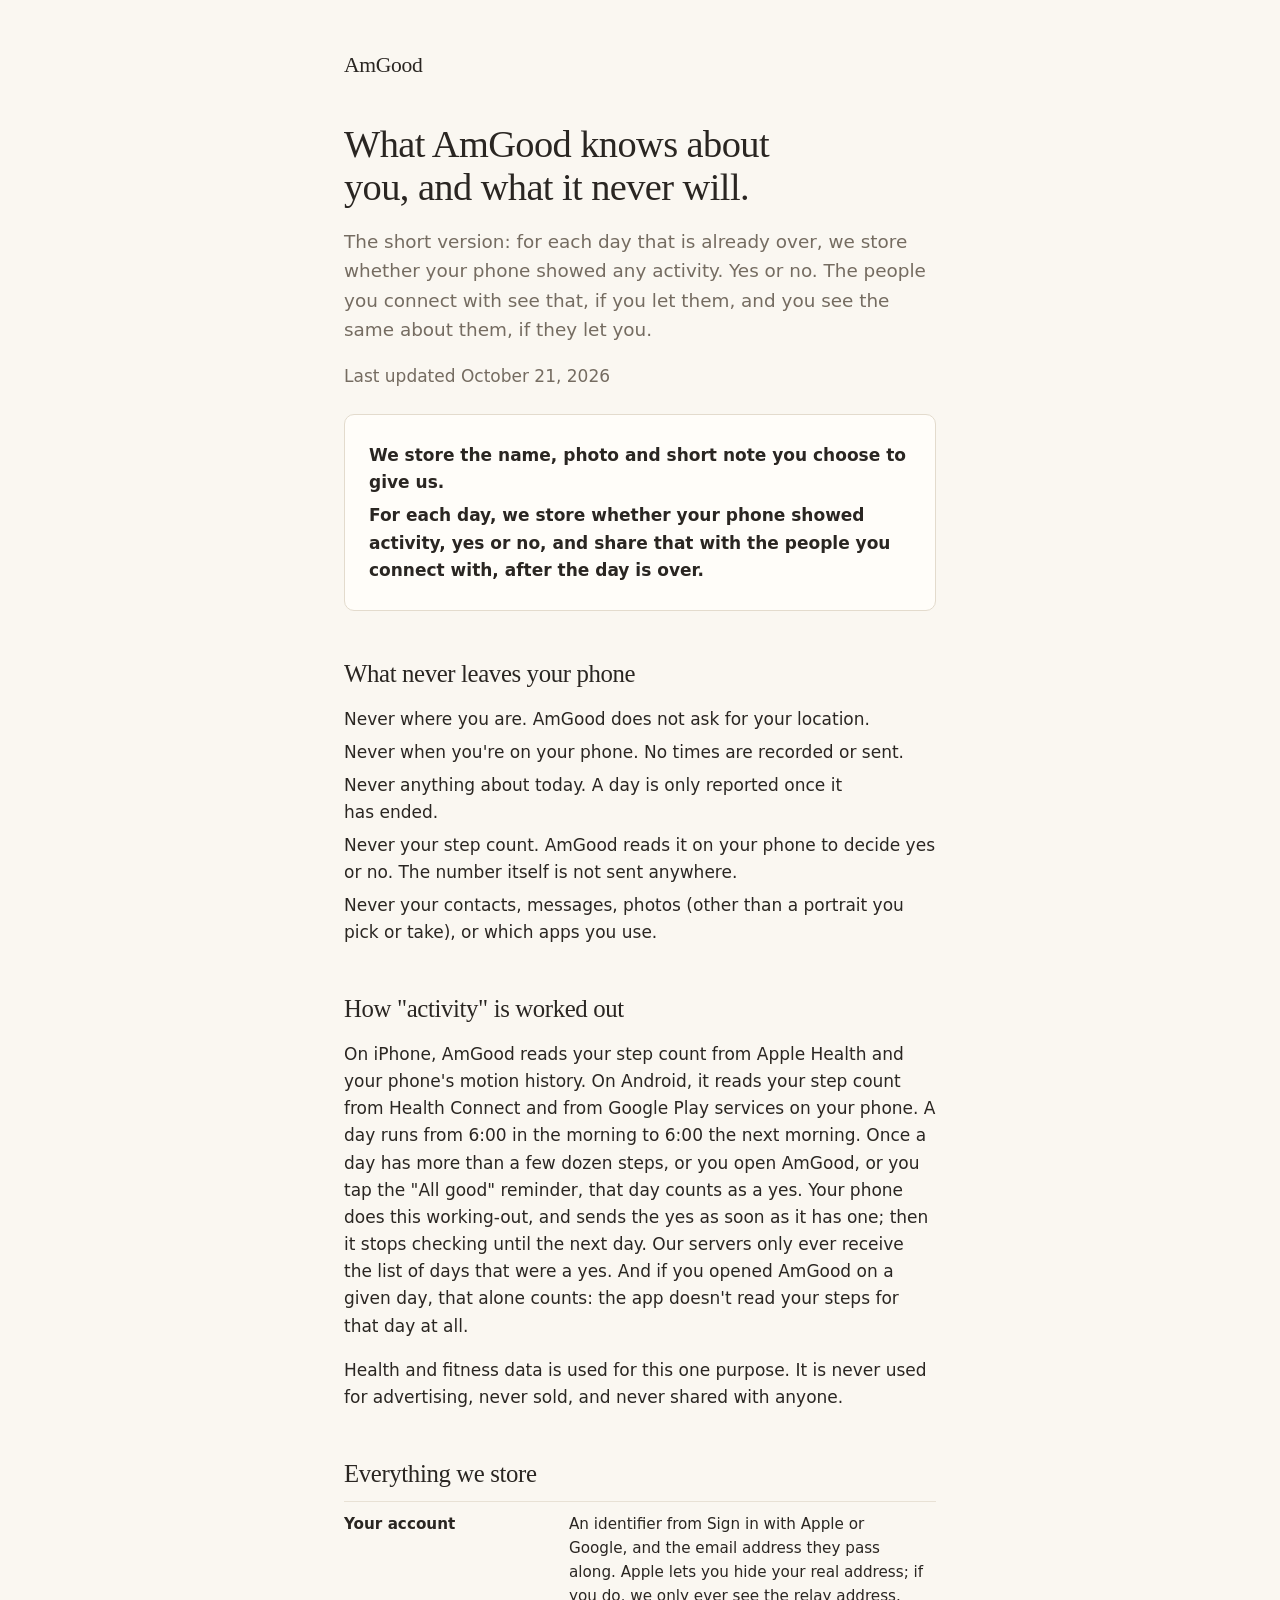
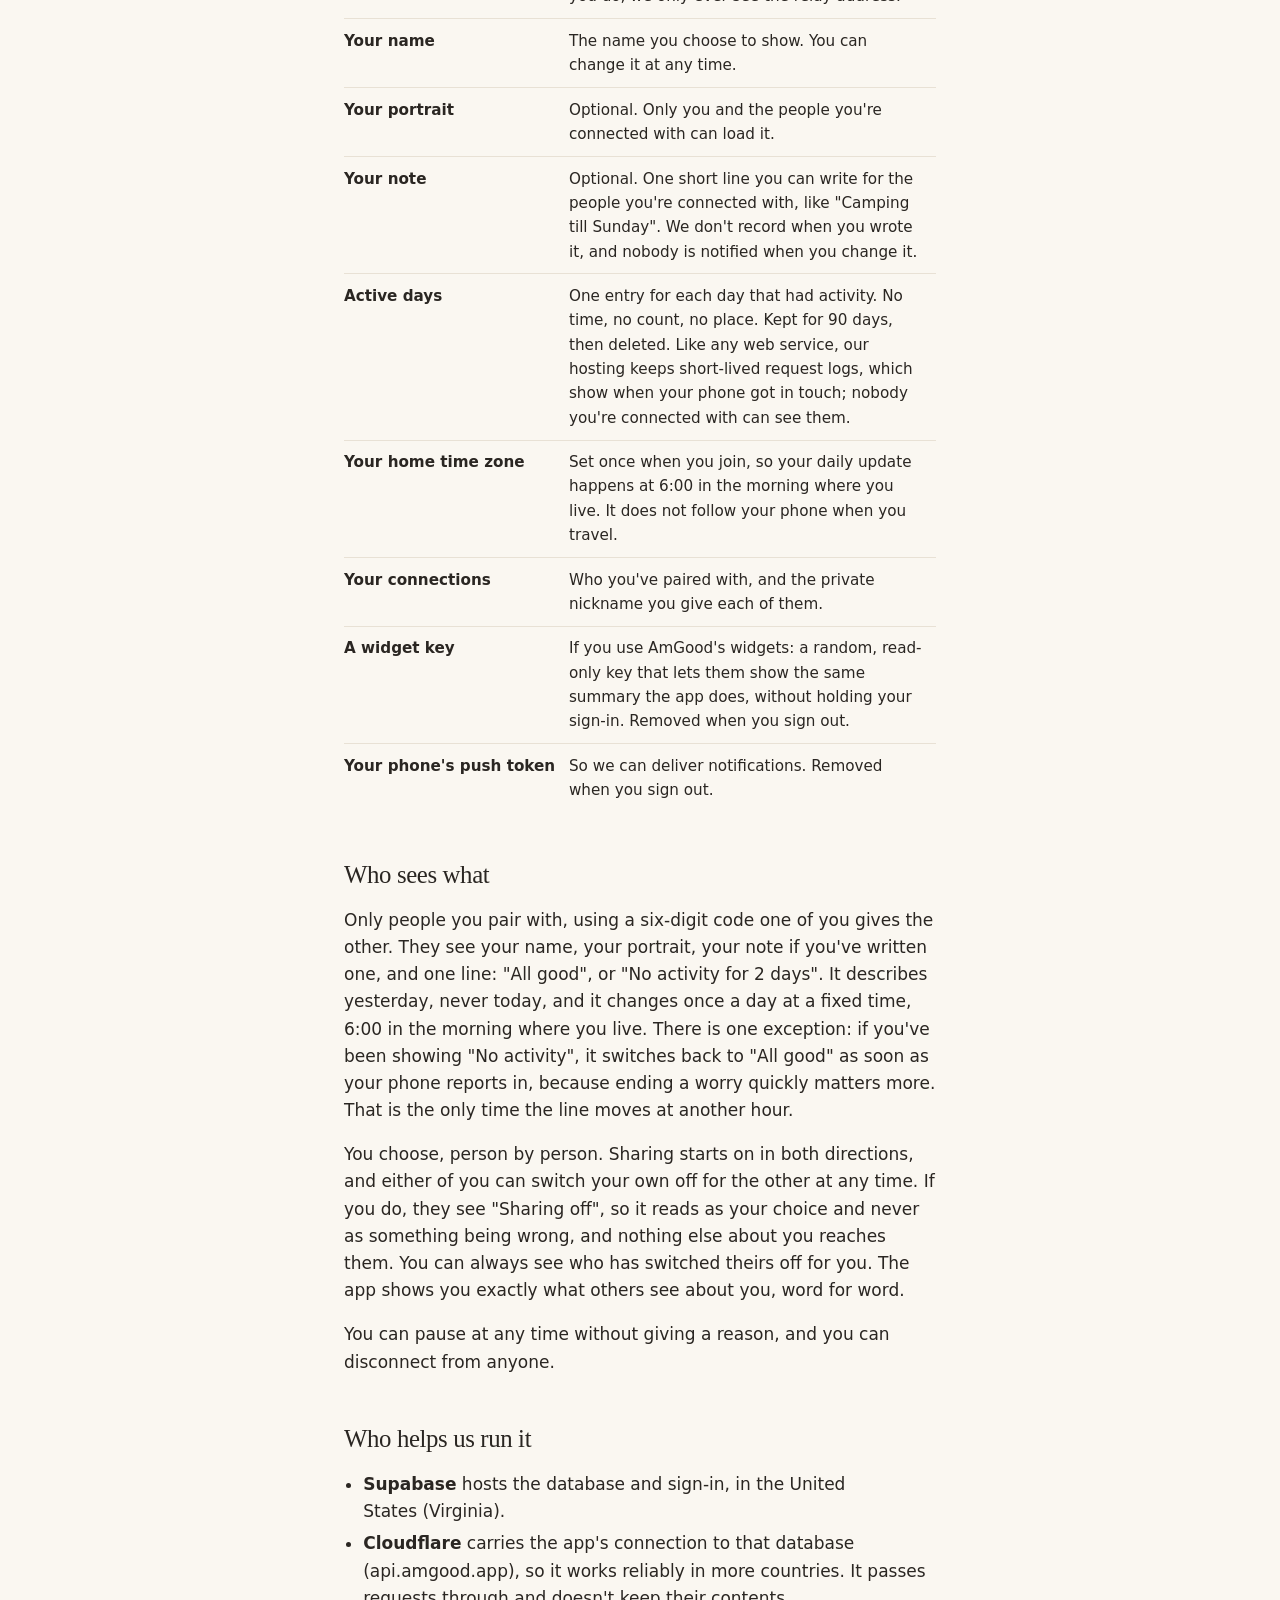
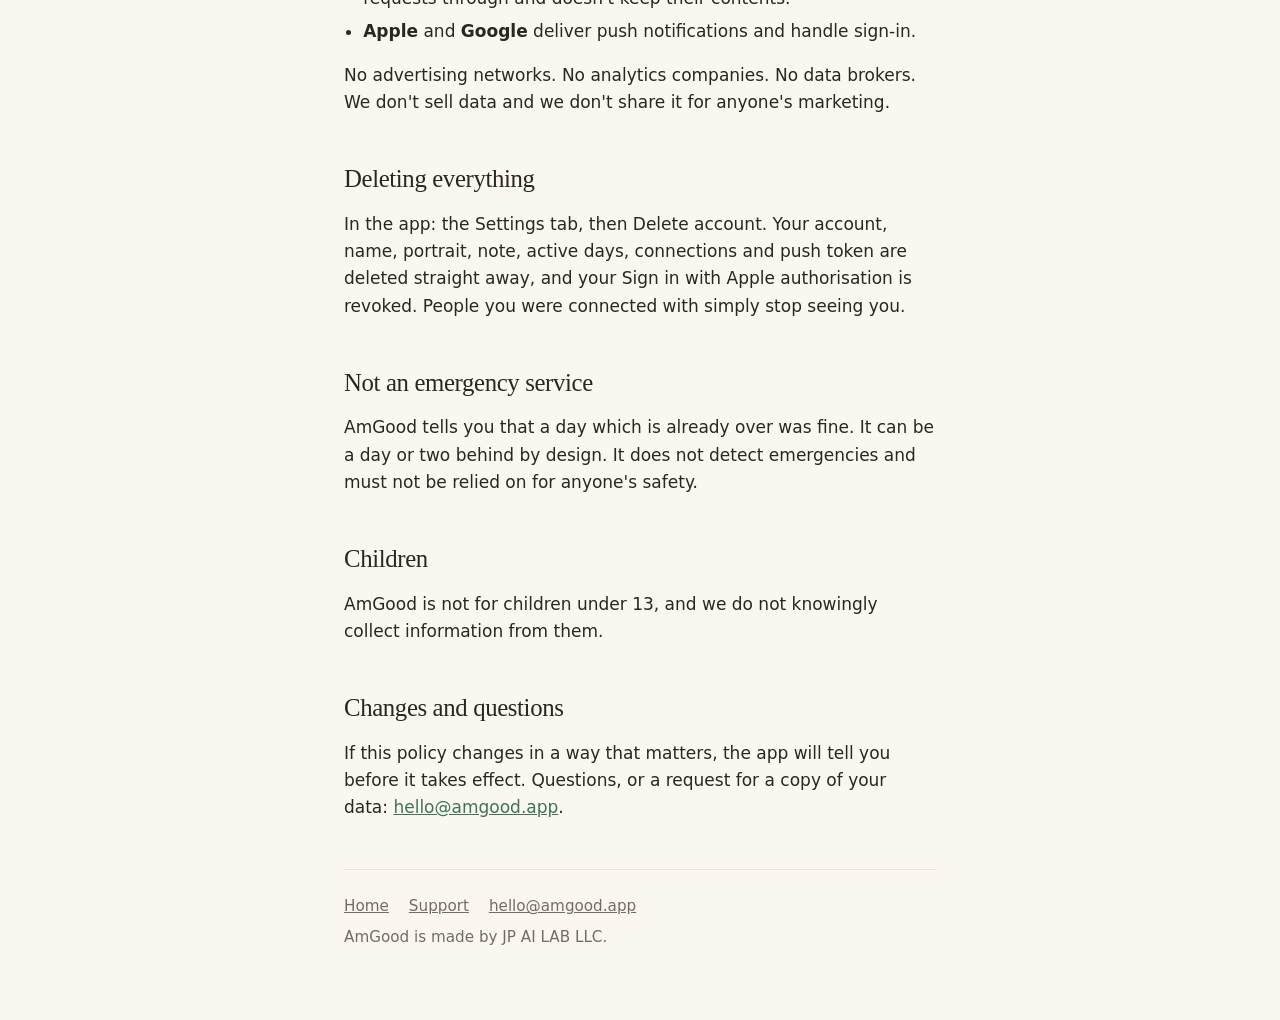
==== privacy.html @ 10d5a310 "amgood.app, published 2026-10-21" ====
<!doctype html>
<html lang="en">
<head>
<meta charset="utf-8">
<meta name="viewport" content="width=device-width, initial-scale=1">
<title>AmGood · Privacy</title>
<meta name="description" content="What AmGood stores about you, who sees it, and what never leaves your phone.">
<link rel="icon" href="/icon.png">
<link rel="stylesheet" href="/style.css?v=3">
</head>
<body>
<main>
  <a class="mark" href="/">AmGood</a>
  <h1>What AmGood knows about you, and what it never will.</h1>
  <p class="lede">The short version: for each day that is already over, we store whether your phone showed any activity. Yes or no. The people you connect with see that, if you let them, and you see the same about them, if they let you.</p>
  <p class="muted">Last updated October 21, 2026</p>

  <div class="card">
    <p><strong>We store the name, photo and short note you choose to give us.</strong></p>
    <p><strong>For each day, we store whether your phone showed activity, yes or no, and share that with the people you connect with, after the day is over.</strong></p>
  </div>

  <h2>What never leaves your phone</h2>
  <ul class="never">
    <li>Never where you are. AmGood does not ask for your location.</li>
    <li>Never when you're on your phone. No times are recorded or sent.</li>
    <li>Never anything about today. A day is only reported once it has ended.</li>
    <li>Never your step count. AmGood reads it on your phone to decide yes or no. The number itself is not sent anywhere.</li>
    <li>Never your contacts, messages, photos (other than a portrait you pick or take), or which apps you use.</li>
  </ul>

  <h2>How "activity" is worked out</h2>
  <p>On iPhone, AmGood reads your step count from Apple Health and your phone's motion history. On Android, it reads your step count from Health Connect and from Google Play services on your phone. A day runs from 6:00 in the morning to 6:00 the next morning. Once a day has more than a few dozen steps, or you open AmGood, or you tap the "All good" reminder, that day counts as a yes. Your phone does this working-out, and sends the yes as soon as it has one; then it stops checking until the next day. Our servers only ever receive the list of days that were a yes. And if you opened AmGood on a given day, that alone counts: the app doesn't read your steps for that day at all.</p>
  <p>Health and fitness data is used for this one purpose. It is never used for advertising, never sold, and never shared with anyone.</p>

  <h2>Everything we store</h2>
  <table>
    <tr><th>Your account</th><td>An identifier from Sign in with Apple or Google, and the email address they pass along. Apple lets you hide your real address; if you do, we only ever see the relay address.</td></tr>
    <tr><th>Your name</th><td>The name you choose to show. You can change it at any time.</td></tr>
    <tr><th>Your portrait</th><td>Optional. Only you and the people you're connected with can load it.</td></tr>
    <tr><th>Your note</th><td>Optional. One short line you can write for the people you're connected with, like "Camping till Sunday". We don't record when you wrote it, and nobody is notified when you change it.</td></tr>
    <tr><th>Active days</th><td>One entry for each day that had activity. No time, no count, no place. Kept for 90 days, then deleted. Like any web service, our hosting keeps short-lived request logs, which show when your phone got in touch; nobody you're connected with can see them.</td></tr>
    <tr><th>Your home time zone</th><td>Set once when you join, so your daily update happens at 6:00 in the morning where you live. It does not follow your phone when you travel.</td></tr>
    <tr><th>Your connections</th><td>Who you've paired with, and the private nickname you give each of them.</td></tr>
    <tr><th>A widget key</th><td>If you use AmGood's widgets: a random, read-only key that lets them show the same summary the app does, without holding your sign-in. Removed when you sign out.</td></tr>
    <tr><th>Your phone's push token</th><td>So we can deliver notifications. Removed when you sign out.</td></tr>
  </table>

  <h2>Who sees what</h2>
  <p>Only people you pair with, using a six-digit code one of you gives the other. They see your name, your portrait, your note if you've written one, and one line: "All good", or "No activity for 2 days". It describes yesterday, never today, and it changes once a day at a fixed time, 6:00 in the morning where you live. There is one exception: if you've been showing "No activity", it switches back to "All good" as soon as your phone reports in, because ending a worry quickly matters more. That is the only time the line moves at another hour.</p>
  <p>You choose, person by person. Sharing starts on in both directions, and either of you can switch your own off for the other at any time. If you do, they see "Sharing off", so it reads as your choice and never as something being wrong, and nothing else about you reaches them. You can always see who has switched theirs off for you. The app shows you exactly what others see about you, word for word.</p>
  <p>You can pause at any time without giving a reason, and you can disconnect from anyone.</p>

  <h2>Who helps us run it</h2>
  <ul>
    <li><strong>Supabase</strong> hosts the database and sign-in, in the United States (Virginia).</li>
    <li><strong>Cloudflare</strong> carries the app's connection to that database (api.amgood.app), so it works reliably in more countries. It passes requests through and doesn't keep their contents.</li>
    <li><strong>Apple</strong> and <strong>Google</strong> deliver push notifications and handle sign-in.</li>
  </ul>
  <p>No advertising networks. No analytics companies. No data brokers. We don't sell data and we don't share it for anyone's marketing.</p>

  <h2>Deleting everything</h2>
  <p>In the app: the Settings tab, then Delete account. Your account, name, portrait, note, active days, connections and push token are deleted straight away, and your Sign in with Apple authorisation is revoked. People you were connected with simply stop seeing you.</p>

  <h2>Not an emergency service</h2>
  <p>AmGood tells you that a day which is already over was fine. It can be a day or two behind by design. It does not detect emergencies and must not be relied on for anyone's safety.</p>

  <h2>Children</h2>
  <p>AmGood is not for children under 13, and we do not knowingly collect information from them.</p>

  <h2>Changes and questions</h2>
  <p>If this policy changes in a way that matters, the app will tell you before it takes effect. Questions, or a request for a copy of your data: <a href="mailto:hello@amgood.app">hello@amgood.app</a>.</p>
  <hr>
  <footer>
    <p><a href="/">Home</a><a href="/support">Support</a><a href="mailto:hello@amgood.app">hello@amgood.app</a></p>
    <p>AmGood is made by JP AI LAB LLC.</p>
  </footer>
</main>
</body>
</html>
---- style.css ----
:root { --paper: #FAF7F1; --ink: #2A2622; --muted: #756C61; --green: #3E7552; --ring: #4F8A64; --hair: #E8E1D5; --card: #FFFDF9; --border: #E3DBCD; }
* { box-sizing: border-box; }
html { -webkit-text-size-adjust: 100%; }
body { margin: 0; background: var(--paper); color: var(--ink); font: 17px/1.6 -apple-system, BlinkMacSystemFont, system-ui, "Helvetica Neue", sans-serif; }
main { max-width: 40rem; margin: 0 auto; padding: 3rem 1.5rem 4rem; }
h1, h2, .mark, .serif { font-family: ui-serif, "New York", Georgia, serif; font-weight: 400; letter-spacing: -0.015em; }
.mark { font-size: 1.35rem; color: var(--ink); text-decoration: none; }
h1 { font-size: 2.4rem; line-height: 1.12; margin: 2.5rem 0 1rem; text-wrap: balance; }
h2 { font-size: 1.55rem; line-height: 1.2; margin: 3rem 0 0.75rem; }
h3 { font-size: 1.05rem; margin: 1.75rem 0 0.25rem; }
p, li { text-wrap: pretty; }
.lede { font-size: 1.15rem; color: var(--muted); }
.muted { color: var(--muted); }
ul { padding-left: 1.2rem; }
li { margin: 0.35rem 0; }
a { color: var(--green); }
.card { background: var(--card); border: 1px solid var(--border); border-radius: 10px; padding: 1.25rem 1.5rem; margin: 1.5rem 0; }
.card p { margin: 0.4rem 0; }
.never { padding-left: 0; }
.never li { list-style: none; }
hr { border: 0; border-top: 1px solid var(--hair); margin: 3rem 0 1.5rem; }
table { width: 100%; border-collapse: collapse; font-size: 0.95rem; }
th, td { text-align: left; vertical-align: top; padding: 0.6rem 0.75rem 0.6rem 0; border-top: 1px solid var(--hair); }
th { font-weight: 600; width: 38%; }
footer { color: var(--muted); font-size: 0.95rem; }
footer a { color: var(--muted); margin-right: 1.25rem; }
footer p { margin: 0.4rem 0; }

/* Home: the card the other person sees. */
.person { display: flex; flex-direction: column; align-items: center; text-align: center; padding: 2rem 1rem 1.75rem; }
.portrait { width: 132px; height: 132px; border-radius: 50%; border: 4px solid var(--ring); padding: 5px; }
.portrait span { display: flex; align-items: center; justify-content: center; width: 100%; height: 100%; border-radius: 50%; background: #EFE8DB; color: #8C8071; font-family: ui-serif, "New York", Georgia, serif; font-size: 3rem; }
.portrait img { display: block; width: 100%; height: 100%; border-radius: 50%; object-fit: cover; }
.person .name { font-family: ui-serif, "New York", Georgia, serif; font-size: 1.9rem; letter-spacing: -0.015em; margin-top: 0.9rem; }
.person .status { color: var(--green); font-weight: 500; margin-top: 0.15rem; }
.store { display: inline-block; margin-top: 0.5rem; line-height: 0; }
.store img { display: block; }
@media (max-width: 30rem) { h1 { font-size: 2rem; } th { width: 42%; } }
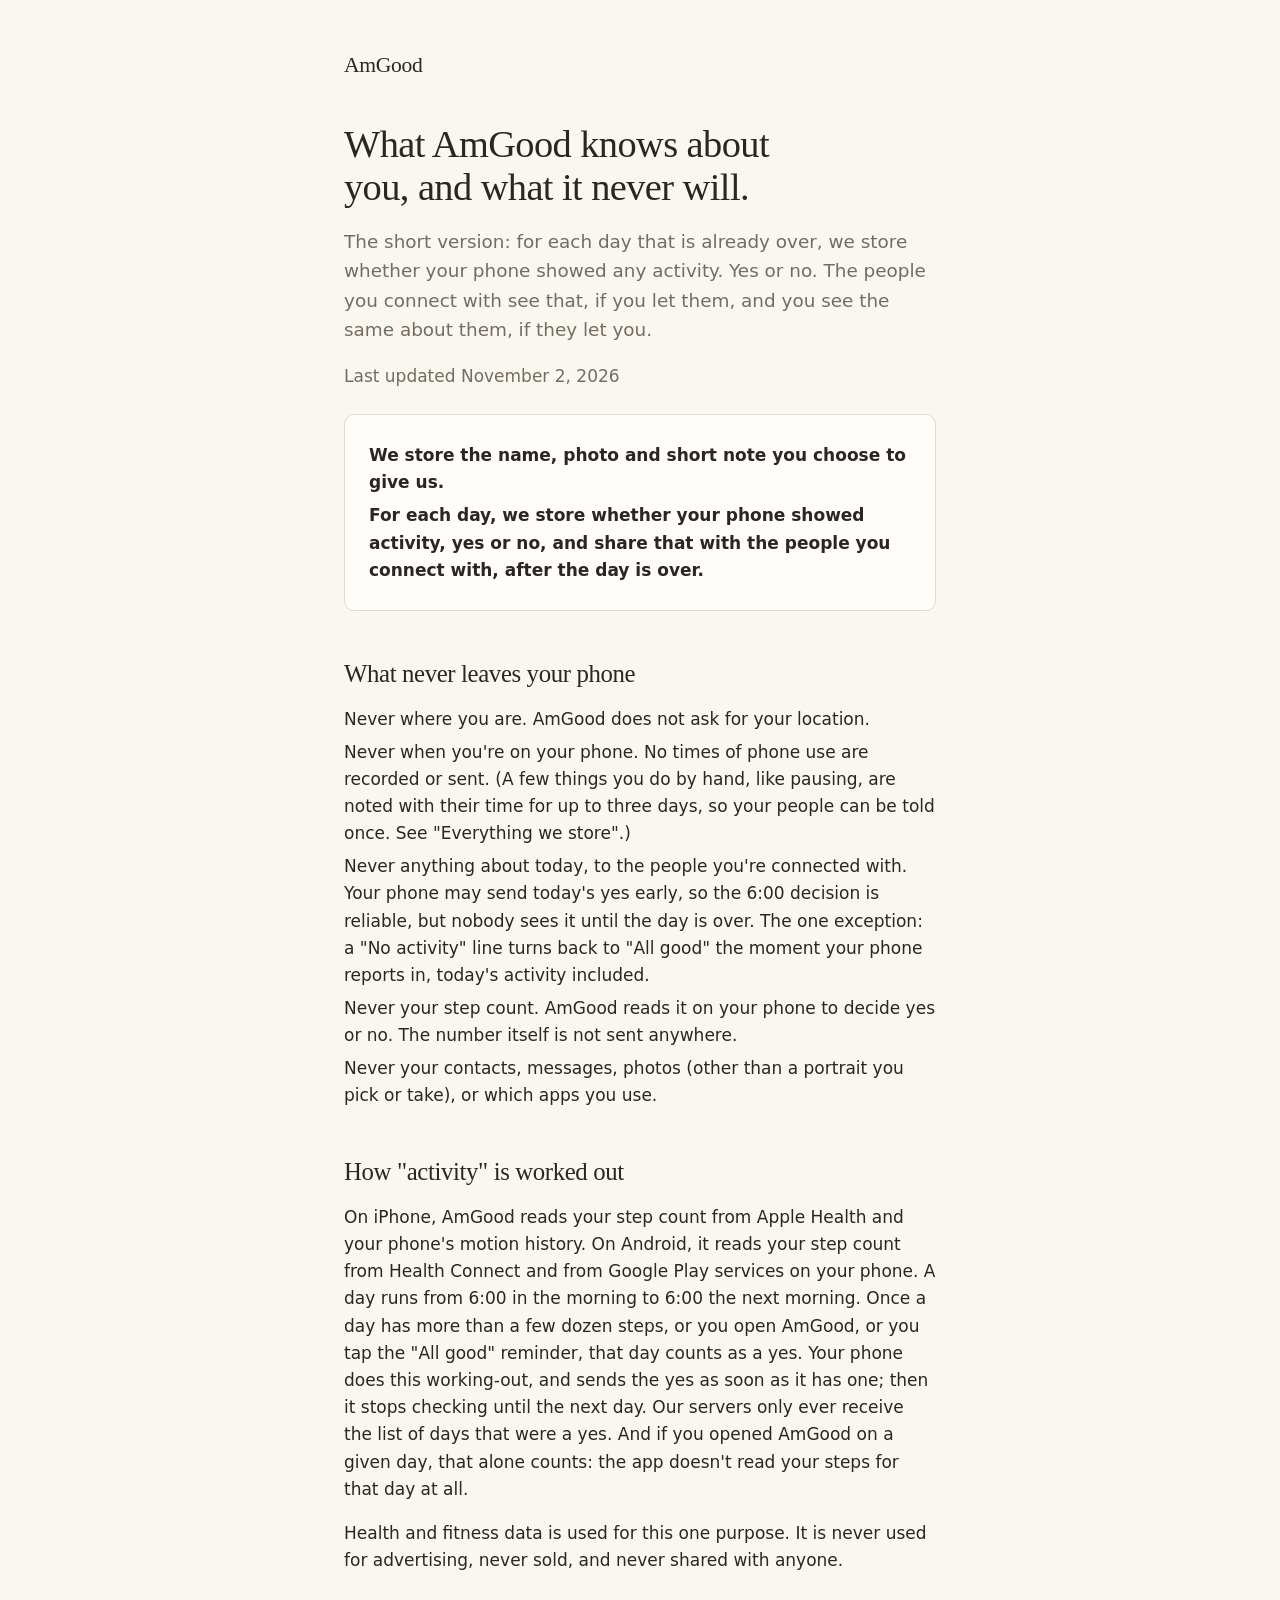
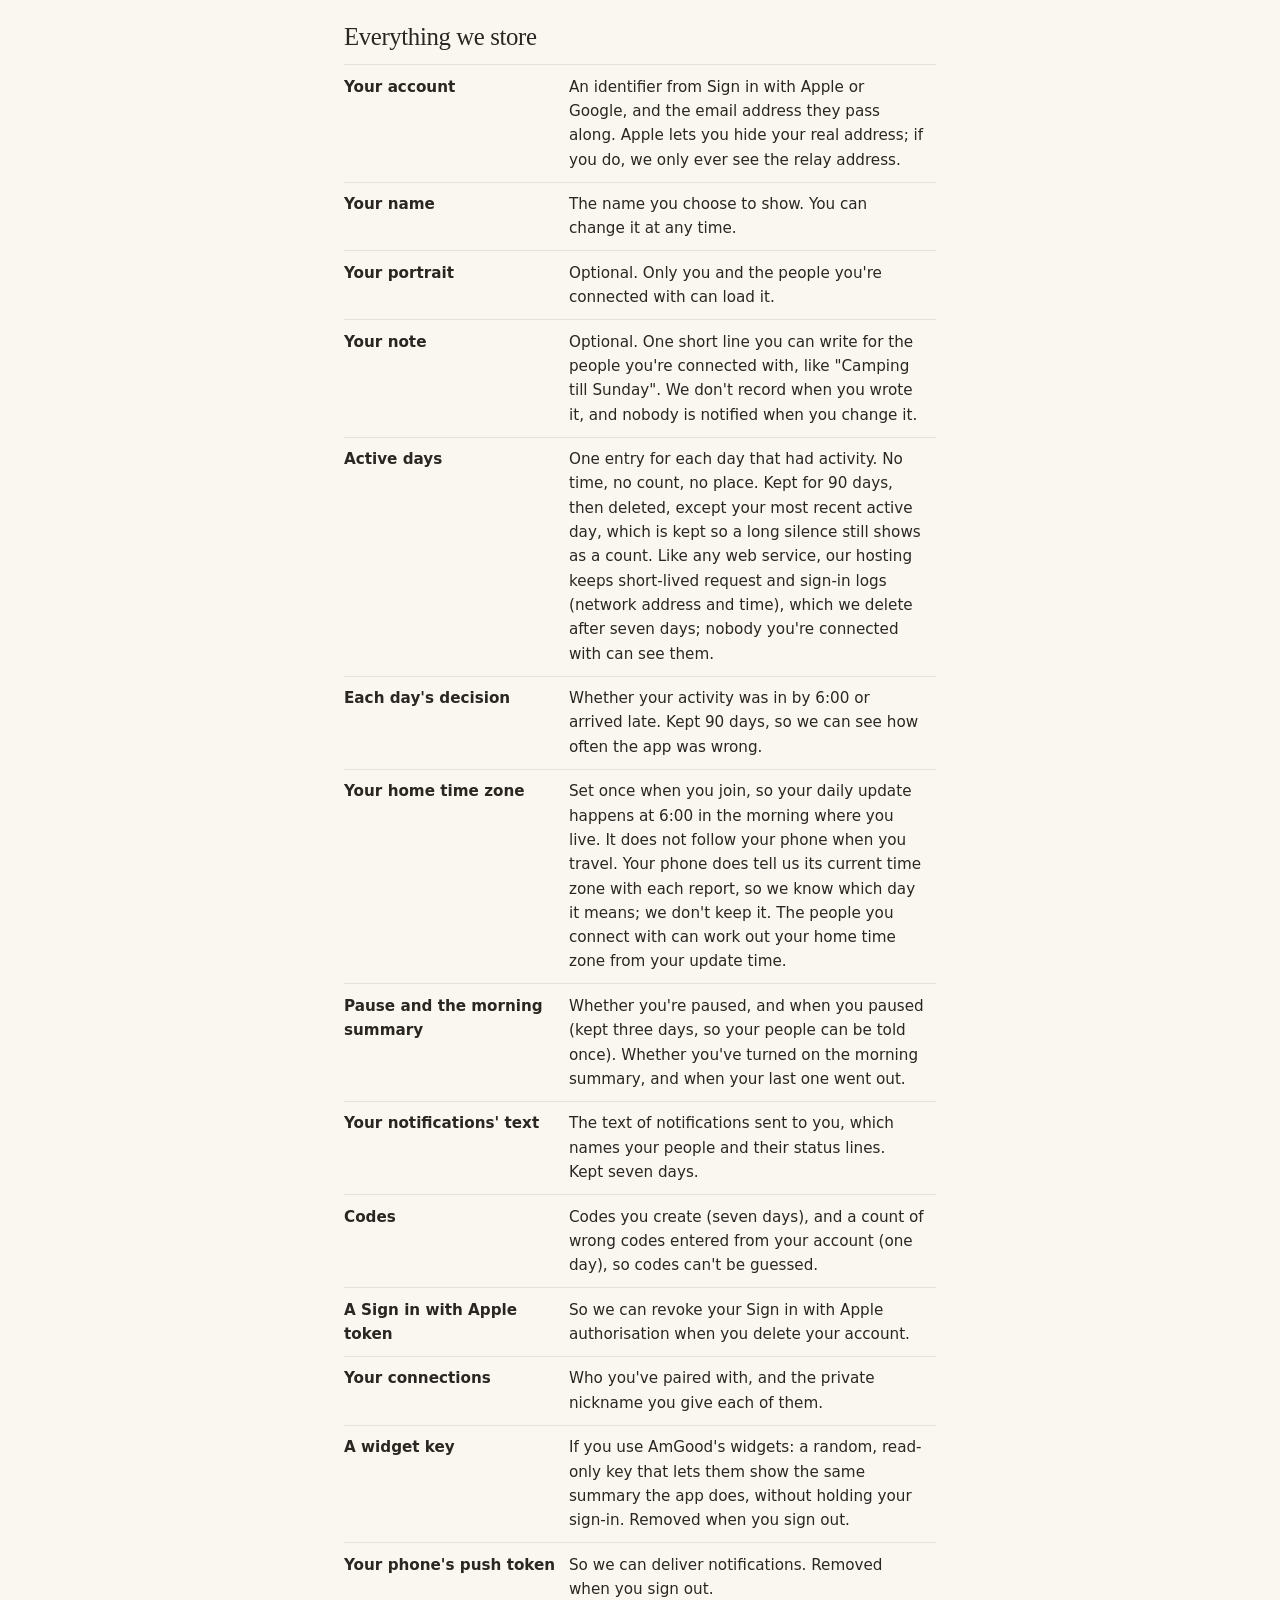
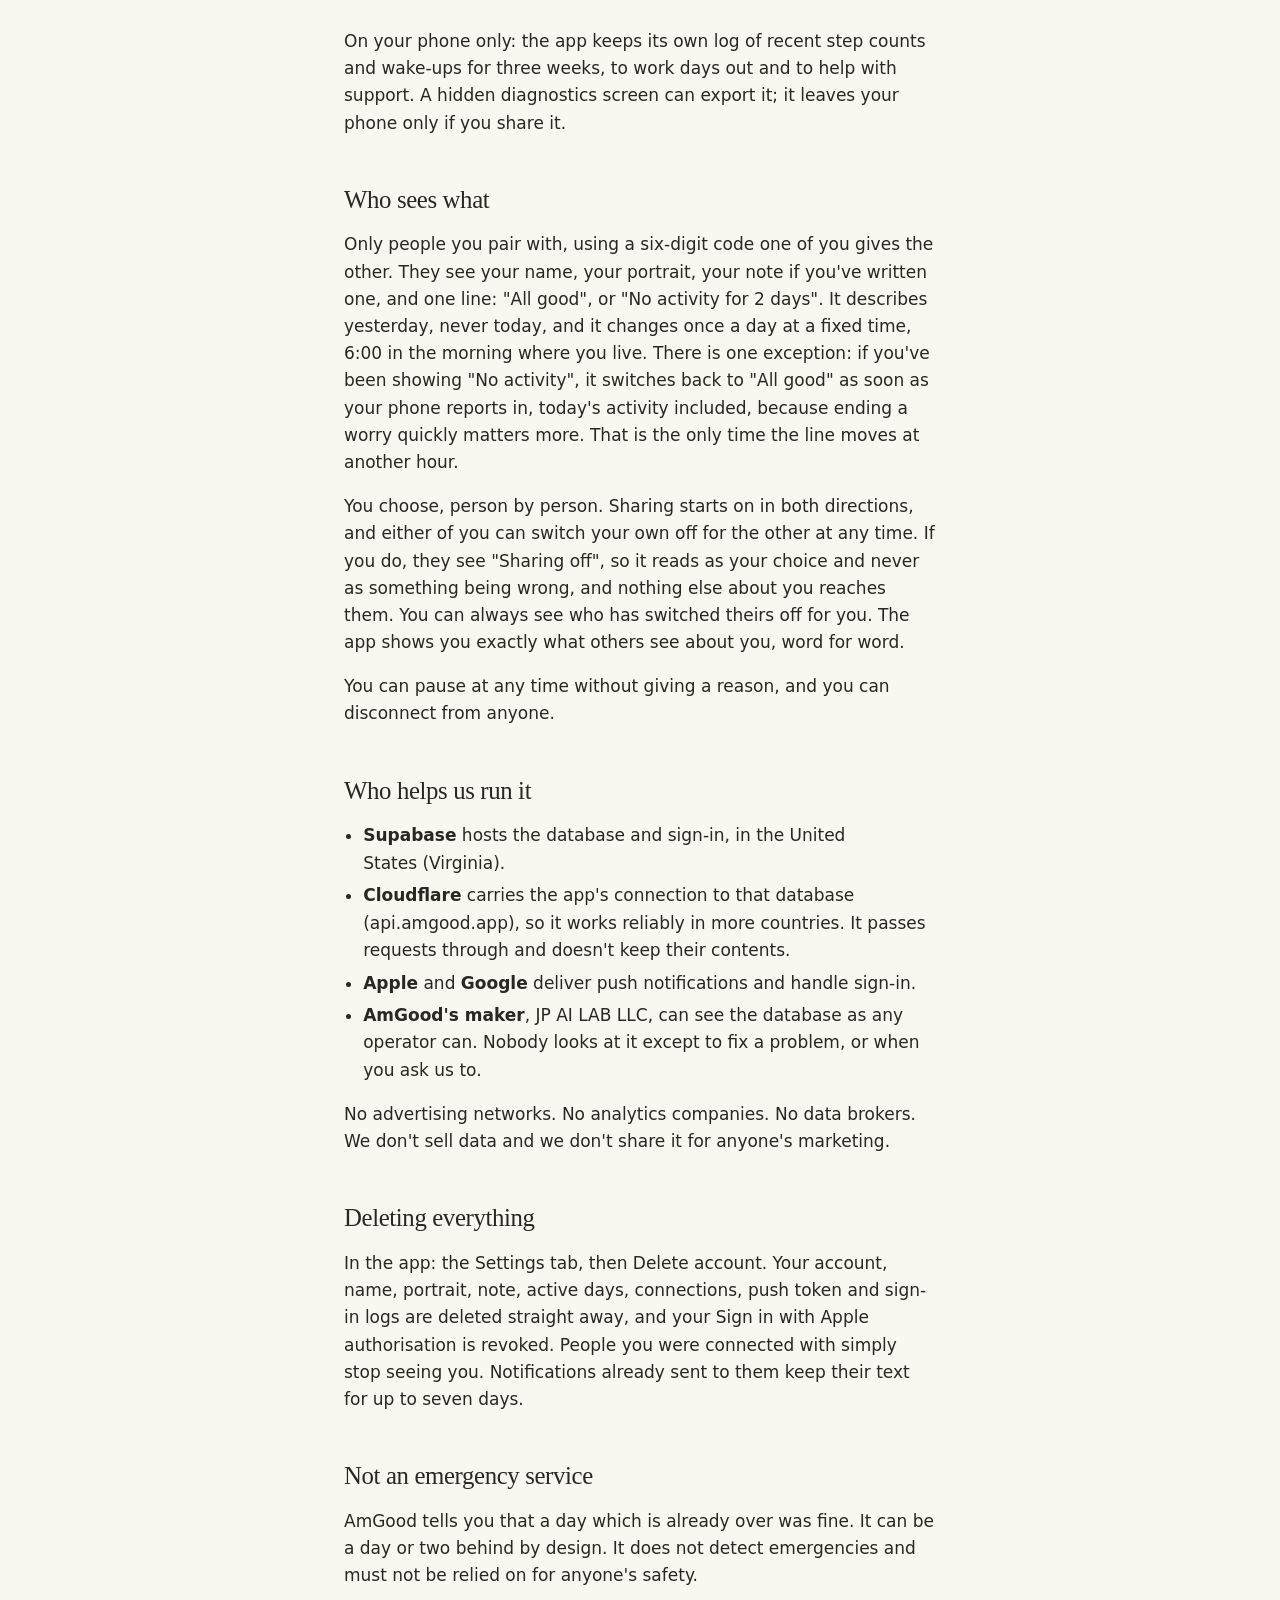
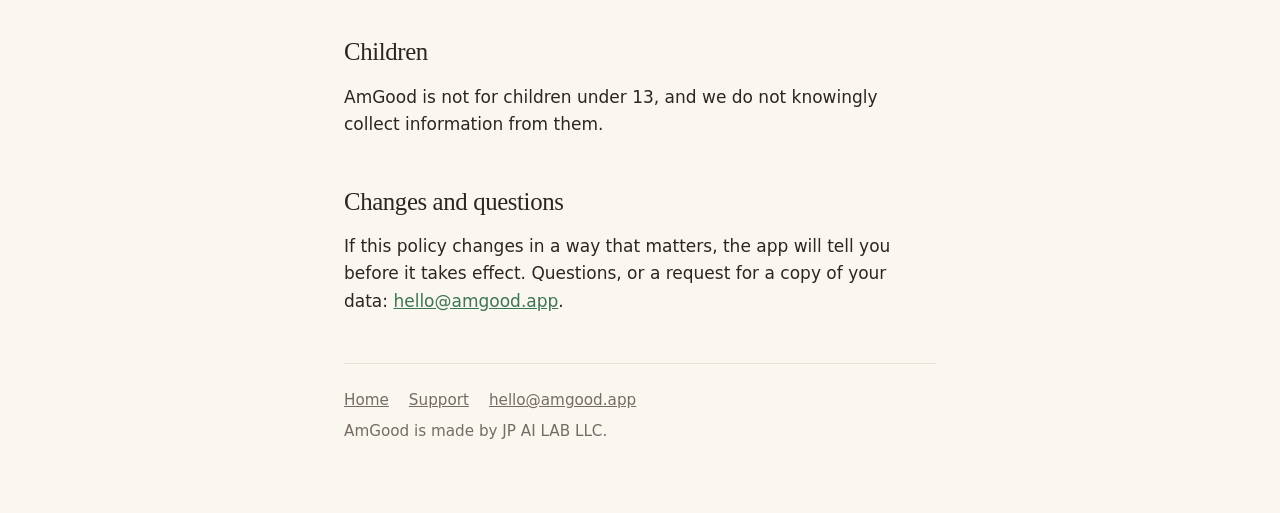
==== commit 288f685c: "amgood.app, published 2026-11-02" ====
--- a/privacy.html
+++ b/privacy.html
@@ -4,6 +4,7 @@
 <meta charset="utf-8">
 <meta name="viewport" content="width=device-width, initial-scale=1">
 <title>AmGood · Privacy</title>
+<link rel="canonical" href="https://amgood.app/privacy">
 <meta name="description" content="What AmGood stores about you, who sees it, and what never leaves your phone.">
 <link rel="icon" href="/icon.png">
 <link rel="stylesheet" href="/style.css?v=3">
@@ -13,7 +14,7 @@
   <a class="mark" href="/">AmGood</a>
   <h1>What AmGood knows about you, and what it never will.</h1>
   <p class="lede">The short version: for each day that is already over, we store whether your phone showed any activity. Yes or no. The people you connect with see that, if you let them, and you see the same about them, if they let you.</p>
-  <p class="muted">Last updated October 21, 2026</p>
+  <p class="muted">Last updated November 2, 2026</p>
 
   <div class="card">
     <p><strong>We store the name, photo and short note you choose to give us.</strong></p>
@@ -23,8 +24,8 @@
   <h2>What never leaves your phone</h2>
   <ul class="never">
     <li>Never where you are. AmGood does not ask for your location.</li>
-    <li>Never when you're on your phone. No times are recorded or sent.</li>
-    <li>Never anything about today. A day is only reported once it has ended.</li>
+    <li>Never when you're on your phone. No times of phone use are recorded or sent. (A few things you do by hand, like pausing, are noted with their time for up to three days, so your people can be told once. See "Everything we store".)</li>
+    <li>Never anything about today, to the people you're connected with. Your phone may send today's yes early, so the 6:00 decision is reliable, but nobody sees it until the day is over. The one exception: a "No activity" line turns back to "All good" the moment your phone reports in, today's activity included.</li>
     <li>Never your step count. AmGood reads it on your phone to decide yes or no. The number itself is not sent anywhere.</li>
     <li>Never your contacts, messages, photos (other than a portrait you pick or take), or which apps you use.</li>
   </ul>
@@ -39,15 +40,21 @@
     <tr><th>Your name</th><td>The name you choose to show. You can change it at any time.</td></tr>
     <tr><th>Your portrait</th><td>Optional. Only you and the people you're connected with can load it.</td></tr>
     <tr><th>Your note</th><td>Optional. One short line you can write for the people you're connected with, like "Camping till Sunday". We don't record when you wrote it, and nobody is notified when you change it.</td></tr>
-    <tr><th>Active days</th><td>One entry for each day that had activity. No time, no count, no place. Kept for 90 days, then deleted. Like any web service, our hosting keeps short-lived request logs, which show when your phone got in touch; nobody you're connected with can see them.</td></tr>
-    <tr><th>Your home time zone</th><td>Set once when you join, so your daily update happens at 6:00 in the morning where you live. It does not follow your phone when you travel.</td></tr>
+    <tr><th>Active days</th><td>One entry for each day that had activity. No time, no count, no place. Kept for 90 days, then deleted, except your most recent active day, which is kept so a long silence still shows as a count. Like any web service, our hosting keeps short-lived request and sign-in logs (network address and time), which we delete after seven days; nobody you're connected with can see them.</td></tr>
+    <tr><th>Each day's decision</th><td>Whether your activity was in by 6:00 or arrived late. Kept 90 days, so we can see how often the app was wrong.</td></tr>
+    <tr><th>Your home time zone</th><td>Set once when you join, so your daily update happens at 6:00 in the morning where you live. It does not follow your phone when you travel. Your phone does tell us its current time zone with each report, so we know which day it means; we don't keep it. The people you connect with can work out your home time zone from your update time.</td></tr>
+    <tr><th>Pause and the morning summary</th><td>Whether you're paused, and when you paused (kept three days, so your people can be told once). Whether you've turned on the morning summary, and when your last one went out.</td></tr>
+    <tr><th>Your notifications' text</th><td>The text of notifications sent to you, which names your people and their status lines. Kept seven days.</td></tr>
+    <tr><th>Codes</th><td>Codes you create (seven days), and a count of wrong codes entered from your account (one day), so codes can't be guessed.</td></tr>
+    <tr><th>A Sign in with Apple token</th><td>So we can revoke your Sign in with Apple authorisation when you delete your account.</td></tr>
     <tr><th>Your connections</th><td>Who you've paired with, and the private nickname you give each of them.</td></tr>
     <tr><th>A widget key</th><td>If you use AmGood's widgets: a random, read-only key that lets them show the same summary the app does, without holding your sign-in. Removed when you sign out.</td></tr>
     <tr><th>Your phone's push token</th><td>So we can deliver notifications. Removed when you sign out.</td></tr>
   </table>
+  <p>On your phone only: the app keeps its own log of recent step counts and wake-ups for three weeks, to work days out and to help with support. A hidden diagnostics screen can export it; it leaves your phone only if you share it.</p>
 
   <h2>Who sees what</h2>
-  <p>Only people you pair with, using a six-digit code one of you gives the other. They see your name, your portrait, your note if you've written one, and one line: "All good", or "No activity for 2 days". It describes yesterday, never today, and it changes once a day at a fixed time, 6:00 in the morning where you live. There is one exception: if you've been showing "No activity", it switches back to "All good" as soon as your phone reports in, because ending a worry quickly matters more. That is the only time the line moves at another hour.</p>
+  <p>Only people you pair with, using a six-digit code one of you gives the other. They see your name, your portrait, your note if you've written one, and one line: "All good", or "No activity for 2 days". It describes yesterday, never today, and it changes once a day at a fixed time, 6:00 in the morning where you live. There is one exception: if you've been showing "No activity", it switches back to "All good" as soon as your phone reports in, today's activity included, because ending a worry quickly matters more. That is the only time the line moves at another hour.</p>
   <p>You choose, person by person. Sharing starts on in both directions, and either of you can switch your own off for the other at any time. If you do, they see "Sharing off", so it reads as your choice and never as something being wrong, and nothing else about you reaches them. You can always see who has switched theirs off for you. The app shows you exactly what others see about you, word for word.</p>
   <p>You can pause at any time without giving a reason, and you can disconnect from anyone.</p>
 
@@ -56,11 +63,12 @@
     <li><strong>Supabase</strong> hosts the database and sign-in, in the United States (Virginia).</li>
     <li><strong>Cloudflare</strong> carries the app's connection to that database (api.amgood.app), so it works reliably in more countries. It passes requests through and doesn't keep their contents.</li>
     <li><strong>Apple</strong> and <strong>Google</strong> deliver push notifications and handle sign-in.</li>
+    <li><strong>AmGood's maker</strong>, JP AI LAB LLC, can see the database as any operator can. Nobody looks at it except to fix a problem, or when you ask us to.</li>
   </ul>
   <p>No advertising networks. No analytics companies. No data brokers. We don't sell data and we don't share it for anyone's marketing.</p>
 
   <h2>Deleting everything</h2>
-  <p>In the app: the Settings tab, then Delete account. Your account, name, portrait, note, active days, connections and push token are deleted straight away, and your Sign in with Apple authorisation is revoked. People you were connected with simply stop seeing you.</p>
+  <p>In the app: the Settings tab, then Delete account. Your account, name, portrait, note, active days, connections, push token and sign-in logs are deleted straight away, and your Sign in with Apple authorisation is revoked. People you were connected with simply stop seeing you. Notifications already sent to them keep their text for up to seven days.</p>
 
   <h2>Not an emergency service</h2>
   <p>AmGood tells you that a day which is already over was fine. It can be a day or two behind by design. It does not detect emergencies and must not be relied on for anyone's safety.</p>
